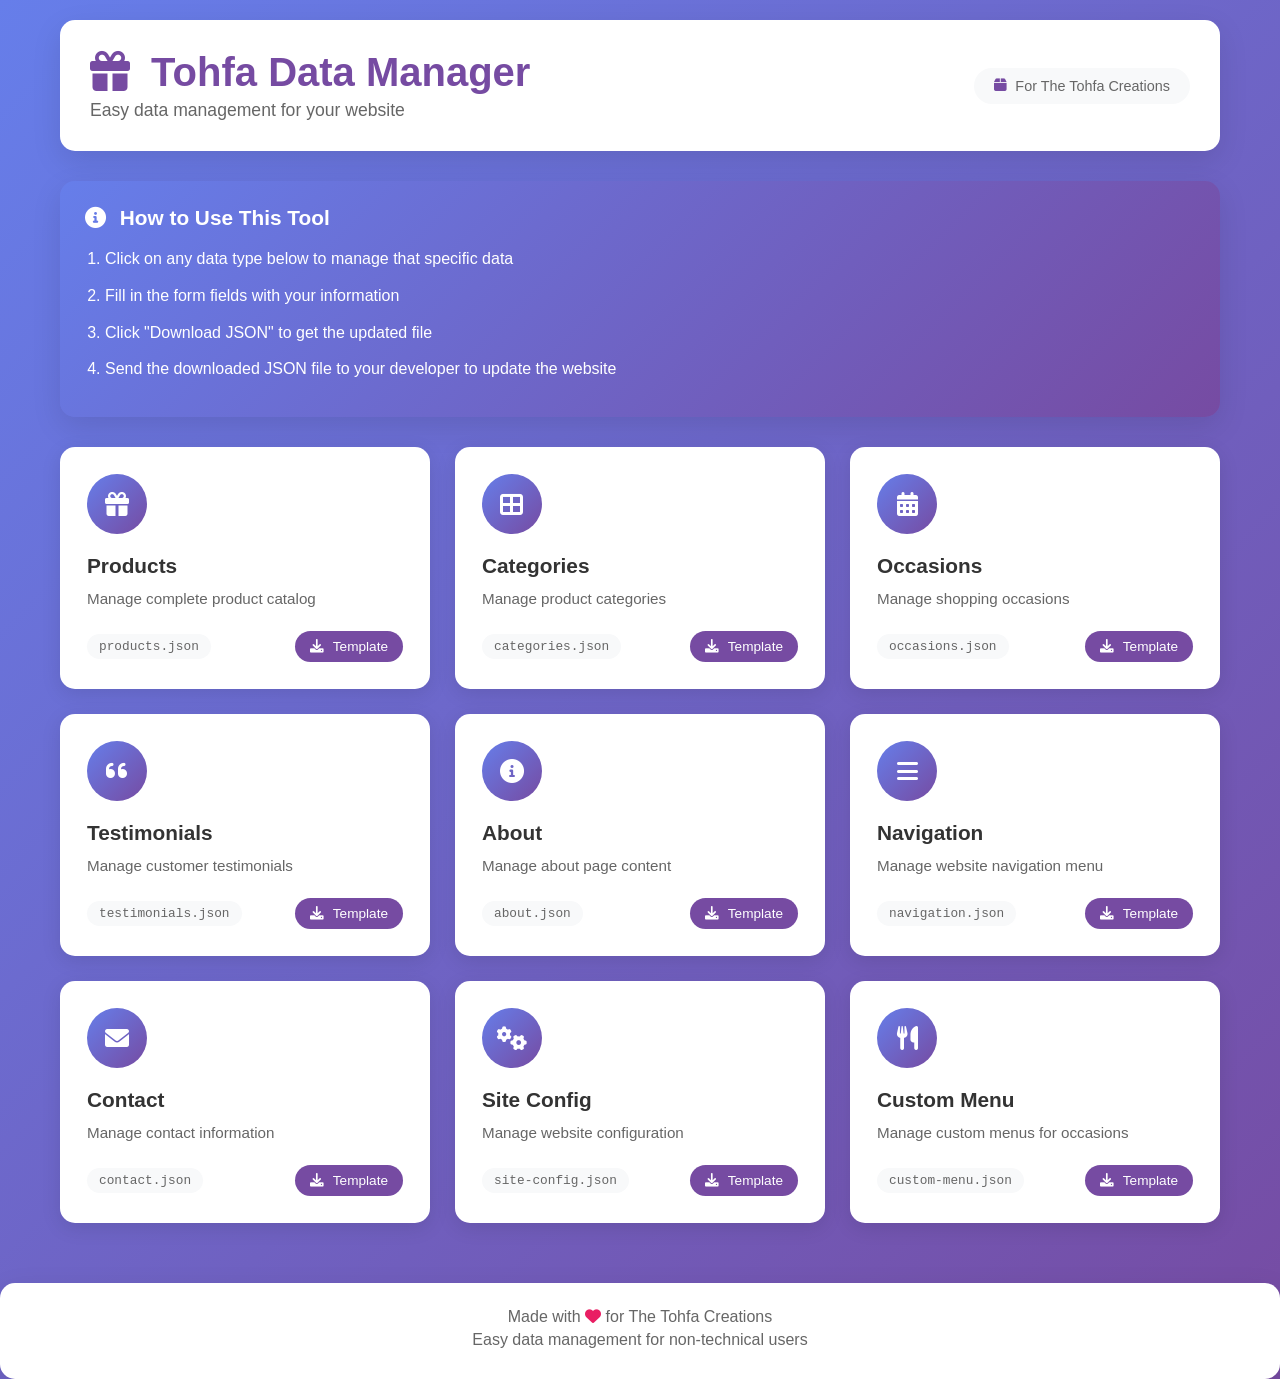
==== index.html @ d3e8b4ba "Add form-based data manager for easier data entry" ====
<!DOCTYPE html>
<html lang="en">
<head>
    <meta charset="UTF-8">
    <meta name="viewport" content="width=device-width, initial-scale=1.0">
    <title>Tohfa Data Manager</title>
    <link rel="stylesheet" href="style.css">
    <link href="https://cdnjs.cloudflare.com/ajax/libs/font-awesome/6.0.0/css/all.min.css" rel="stylesheet">
</head>
<body>
    <div class="container">
        <!-- Header -->
        <header class="header">
            <div class="header-content">
                <div>
                    <h1><i class="fas fa-gift"></i> Tohfa Data Manager</h1>
                    <p>Easy data management for your website</p>
                </div>
                <div class="header-badge">
                    <i class="fas fa-box"></i>
                    <span>For The Tohfa Creations</span>
                </div>
            </div>
        </header>

        <!-- Instructions -->
        <div class="instructions">
            <h2><i class="fas fa-info-circle"></i> How to Use This Tool</h2>
            <ol>
                <li>Click on any data type below to manage that specific data</li>
                <li>Fill in the form fields with your information</li>
                <li>Click "Download JSON" to get the updated file</li>
                <li>Send the downloaded JSON file to your developer to update the website</li>
            </ol>
        </div>

        <!-- Data Types Grid -->
        <div class="data-grid" id="dataGrid">
            <div class="data-card" onclick="openFormManager('products')">
                <div class="card-icon">
                    <i class="fas fa-gift"></i>
                </div>
                <div class="card-content">
                    <h3>Products</h3>
                    <p>Manage complete product catalog</p>
                    <div class="card-footer">
                        <span class="filename">products.json</span>
                        <button class="template-btn" onclick="event.stopPropagation(); downloadTemplate('products')">
                            <i class="fas fa-download"></i> Template
                        </button>
                    </div>
                </div>
            </div>

            <div class="data-card" onclick="openFormManager('categories')">
                <div class="card-icon">
                    <i class="fas fa-th-large"></i>
                </div>
                <div class="card-content">
                    <h3>Categories</h3>
                    <p>Manage product categories</p>
                    <div class="card-footer">
                        <span class="filename">categories.json</span>
                        <button class="template-btn" onclick="event.stopPropagation(); downloadTemplate('categories')">
                            <i class="fas fa-download"></i> Template
                        </button>
                    </div>
                </div>
            </div>

            <div class="data-card" onclick="openFormManager('occasions')">
                <div class="card-icon">
                    <i class="fas fa-calendar-alt"></i>
                </div>
                <div class="card-content">
                    <h3>Occasions</h3>
                    <p>Manage shopping occasions</p>
                    <div class="card-footer">
                        <span class="filename">occasions.json</span>
                        <button class="template-btn" onclick="event.stopPropagation(); downloadTemplate('occasions')">
                            <i class="fas fa-download"></i> Template
                        </button>
                    </div>
                </div>
            </div>

            <div class="data-card" onclick="openFormManager('testimonials')">
                <div class="card-icon">
                    <i class="fas fa-quote-left"></i>
                </div>
                <div class="card-content">
                    <h3>Testimonials</h3>
                    <p>Manage customer testimonials</p>
                    <div class="card-footer">
                        <span class="filename">testimonials.json</span>
                        <button class="template-btn" onclick="event.stopPropagation(); downloadTemplate('testimonials')">
                            <i class="fas fa-download"></i> Template
                        </button>
                    </div>
                </div>
            </div>

            <div class="data-card" onclick="openFormManager('about')">
                <div class="card-icon">
                    <i class="fas fa-info-circle"></i>
                </div>
                <div class="card-content">
                    <h3>About</h3>
                    <p>Manage about page content</p>
                    <div class="card-footer">
                        <span class="filename">about.json</span>
                        <button class="template-btn" onclick="event.stopPropagation(); downloadTemplate('about')">
                            <i class="fas fa-download"></i> Template
                        </button>
                    </div>
                </div>
            </div>

            <div class="data-card" onclick="openManager('navigation')">
                <div class="card-icon">
                    <i class="fas fa-bars"></i>
                </div>
                <div class="card-content">
                    <h3>Navigation</h3>
                    <p>Manage website navigation menu</p>
                    <div class="card-footer">
                        <span class="filename">navigation.json</span>
                        <button class="template-btn" onclick="event.stopPropagation(); downloadTemplate('navigation')">
                            <i class="fas fa-download"></i> Template
                        </button>
                    </div>
                </div>
            </div>

            <div class="data-card" onclick="openManager('contact')">
                <div class="card-icon">
                    <i class="fas fa-envelope"></i>
                </div>
                <div class="card-content">
                    <h3>Contact</h3>
                    <p>Manage contact information</p>
                    <div class="card-footer">
                        <span class="filename">contact.json</span>
                        <button class="template-btn" onclick="event.stopPropagation(); downloadTemplate('contact')">
                            <i class="fas fa-download"></i> Template
                        </button>
                    </div>
                </div>
            </div>

            <div class="data-card" onclick="openManager('site-config')">
                <div class="card-icon">
                    <i class="fas fa-cogs"></i>
                </div>
                <div class="card-content">
                    <h3>Site Config</h3>
                    <p>Manage website configuration</p>
                    <div class="card-footer">
                        <span class="filename">site-config.json</span>
                        <button class="template-btn" onclick="event.stopPropagation(); downloadTemplate('site-config')">
                            <i class="fas fa-download"></i> Template
                        </button>
                    </div>
                </div>
            </div>

            <div class="data-card" onclick="openManager('custom-menu')">
                <div class="card-icon">
                    <i class="fas fa-utensils"></i>
                </div>
                <div class="card-content">
                    <h3>Custom Menu</h3>
                    <p>Manage custom menus for occasions</p>
                    <div class="card-footer">
                        <span class="filename">custom-menu.json</span>
                        <button class="template-btn" onclick="event.stopPropagation(); downloadTemplate('custom-menu')">
                            <i class="fas fa-download"></i> Template
                        </button>
                    </div>
                </div>
            </div>
        </div>

        <!-- Manager Section -->
        <div class="manager-section" id="managerSection" style="display: none;">
            <button class="back-btn" onclick="closeManager()">
                <i class="fas fa-arrow-left"></i> Back to Data Types
            </button>
            <div id="managerContent"></div>
        </div>

        <!-- Form-based Manager Section -->
        <div class="form-manager-section" id="formManagerSection" style="display: none;">
            <button class="back-btn" onclick="closeFormManager()">
                <i class="fas fa-arrow-left"></i> Back to Data Types
            </button>
            
            <div class="form-header">
                <h2 id="formManagerTitle">Manage Data</h2>
                <p id="formManagerDescription">Fill in the form fields below</p>
            </div>

            <div class="form-container" id="formContainer">
                <!-- Form fields will be dynamically generated here -->
            </div>

            <div class="form-actions">
                <button class="btn btn-primary" onclick="generateJSONFromForm()">
                    <i class="fas fa-magic"></i> Generate JSON
                </button>
                <button class="btn btn-secondary" onclick="resetForm()">
                    <i class="fas fa-undo"></i> Reset Form
                </button>
                <button class="btn btn-success" onclick="downloadGeneratedJSON()">
                    <i class="fas fa-download"></i> Download JSON
                </button>
            </div>

            <!-- JSON Output Section -->
            <div class="json-output-section" id="jsonOutputSection" style="display: none;">
                <div class="json-header">
                    <h3>Generated JSON</h3>
                    <div class="json-actions">
                        <button class="btn btn-sm" onclick="validateAndFormatJSON()">
                            <i class="fas fa-check"></i> Validate & Format
                        </button>
                        <button class="btn btn-sm" onclick="resetJSONEditor()">
                            <i class="fas fa-undo"></i> Reset to Template
                        </button>
                        <button class="btn btn-sm" onclick="downloadJSONFromEditor()">
                            <i class="fas fa-download"></i> Download JSON
                        </button>
                    </div>
                </div>
                <textarea id="jsonOutput" class="json-output" placeholder="Generated JSON will appear here..."></textarea>
            </div>
        </div>
    </div>

    <!-- Footer -->
    <footer class="footer">
        <div class="footer-content">
            <p>Made with <i class="fas fa-heart" style="color: #e91e63;"></i> for The Tohfa Creations</p>
            <p>Easy data management for non-technical users</p>
        </div>
    </footer>

    <script src="script.js"></script>
</body>
</html>
---- style.css ----
* {
    margin: 0;
    padding: 0;
    box-sizing: border-box;
}

body {
    font-family: 'Segoe UI', Tahoma, Geneva, Verdana, sans-serif;
    background: linear-gradient(135deg, #667eea 0%, #764ba2 100%);
    min-height: 100vh;
    color: #333;
}

.container {
    max-width: 1200px;
    margin: 0 auto;
    padding: 20px;
}

/* Form Manager Styles */
.form-manager-section {
    background: white;
    border-radius: 15px;
    padding: 30px;
    margin-bottom: 30px;
    box-shadow: 0 10px 30px rgba(0,0,0,0.1);
}

.form-header {
    text-align: center;
    margin-bottom: 30px;
}

.form-header h2 {
    color: #764ba2;
    font-size: 2rem;
    margin-bottom: 10px;
}

.form-header p {
    color: #666;
    font-size: 1.1rem;
}

.form-container {
    margin-bottom: 30px;
}

.form-group {
    margin-bottom: 20px;
}

.form-group label {
    display: block;
    margin-bottom: 8px;
    font-weight: 600;
    color: #333;
}

.form-group input,
.form-group textarea,
.form-group select {
    width: 100%;
    padding: 12px;
    border: 2px solid #e1e5e9;
    border-radius: 8px;
    font-size: 1rem;
    transition: border-color 0.3s;
}

.form-group input:focus,
.form-group textarea:focus,
.form-group select:focus {
    outline: none;
    border-color: #667eea;
}

.form-group textarea {
    min-height: 100px;
    resize: vertical;
}

.form-actions {
    display: flex;
    gap: 15px;
    justify-content: center;
    margin-bottom: 30px;
}

.btn {
    padding: 12px 24px;
    border: none;
    border-radius: 8px;
    font-size: 1rem;
    font-weight: 600;
    cursor: pointer;
    transition: all 0.3s;
    display: inline-flex;
    align-items: center;
    gap: 8px;
}

.btn-primary {
    background: #667eea;
    color: white;
}

.btn-primary:hover {
    background: #5a67d8;
}

.btn-secondary {
    background: #6c757d;
    color: white;
}

.btn-secondary:hover {
    background: #5a6268;
}

.btn-success {
    background: #28a745;
    color: white;
}

.btn-success:hover {
    background: #218838;
}

.btn-sm {
    padding: 8px 16px;
    font-size: 0.9rem;
}

.json-output-section {
    margin-top: 30px;
}

.json-header {
    display: flex;
    justify-content: space-between;
    align-items: center;
    margin-bottom: 15px;
}

.json-header h3 {
    color: #333;
    margin: 0;
}

.json-actions {
    display: flex;
    gap: 10px;
}

.json-output {
    width: 100%;
    min-height: 300px;
    padding: 15px;
    border: 2px solid #e1e5e9;
    border-radius: 8px;
    font-family: 'Courier New', monospace;
    font-size: 0.9rem;
    background: #f8f9fa;
    resize: vertical;
}

.array-item {
    background: #f8f9fa;
    border: 1px solid #e1e5e9;
    border-radius: 8px;
    padding: 20px;
    margin-bottom: 15px;
    position: relative;
}

.array-item-header {
    display: flex;
    justify-content: space-between;
    align-items: center;
    margin-bottom: 15px;
}

.array-item-title {
    font-weight: 600;
    color: #333;
}

.remove-item-btn {
    background: #dc3545;
    color: white;
    border: none;
    padding: 5px 10px;
    border-radius: 5px;
    cursor: pointer;
    font-size: 0.8rem;
}

.add-item-btn {
    background: #28a745;
    color: white;
    border: none;
    padding: 10px 20px;
    border-radius: 8px;
    cursor: pointer;
    margin-top: 15px;
}

.add-item-btn:hover {
    background: #218838;
}

/* Header */
.header {
    background: white;
    border-radius: 15px;
    padding: 30px;
    margin-bottom: 30px;
    box-shadow: 0 10px 30px rgba(0,0,0,0.1);
}

.header-content {
    display: flex;
    justify-content: space-between;
    align-items: center;
}

.header h1 {
    color: #764ba2;
    font-size: 2.5rem;
    margin-bottom: 5px;
}

.header h1 i {
    margin-right: 10px;
}

.header p {
    color: #666;
    font-size: 1.1rem;
}

.header-badge {
    display: flex;
    align-items: center;
    background: #f8f9fa;
    padding: 10px 20px;
    border-radius: 25px;
    color: #666;
    font-size: 0.9rem;
}

.header-badge i {
    margin-right: 8px;
    color: #764ba2;
}

/* Instructions */
.instructions {
    background: linear-gradient(135deg, #667eea 0%, #764ba2 100%);
    color: white;
    padding: 25px;
    border-radius: 15px;
    margin-bottom: 30px;
    box-shadow: 0 10px 30px rgba(0,0,0,0.1);
}

.instructions h2 {
    margin-bottom: 15px;
    font-size: 1.3rem;
}

.instructions h2 i {
    margin-right: 8px;
}

.instructions ol {
    margin-left: 20px;
    line-height: 1.8;
}

.instructions li {
    margin-bottom: 8px;
}

/* Data Grid */
.data-grid {
    display: grid;
    grid-template-columns: repeat(auto-fit, minmax(350px, 1fr));
    gap: 25px;
    margin-bottom: 40px;
}

.data-card {
    background: white;
    border-radius: 15px;
    padding: 25px;
    cursor: pointer;
    transition: all 0.3s ease;
    box-shadow: 0 5px 20px rgba(0,0,0,0.1);
    border: 2px solid transparent;
}

.data-card:hover {
    transform: translateY(-5px);
    box-shadow: 0 15px 40px rgba(0,0,0,0.15);
    border-color: #764ba2;
}

.card-icon {
    width: 60px;
    height: 60px;
    background: linear-gradient(135deg, #667eea 0%, #764ba2 100%);
    border-radius: 50%;
    display: flex;
    align-items: center;
    justify-content: center;
    margin-bottom: 20px;
}

.card-icon i {
    color: white;
    font-size: 1.5rem;
}

.card-content h3 {
    color: #333;
    font-size: 1.3rem;
    margin-bottom: 10px;
}

.card-content p {
    color: #666;
    line-height: 1.5;
    margin-bottom: 20px;
    font-size: 0.95rem;
}

.card-footer {
    display: flex;
    justify-content: space-between;
    align-items: center;
}

.filename {
    background: #f8f9fa;
    padding: 5px 12px;
    border-radius: 15px;
    font-size: 0.8rem;
    color: #666;
    font-family: monospace;
}

.template-btn {
    background: #764ba2;
    color: white;
    border: none;
    padding: 8px 15px;
    border-radius: 20px;
    cursor: pointer;
    font-size: 0.85rem;
    transition: background 0.3s ease;
}

.template-btn:hover {
    background: #5a3785;
}

.template-btn i {
    margin-right: 5px;
}

/* Manager Section */
.manager-section {
    background: white;
    border-radius: 15px;
    padding: 30px;
    margin-bottom: 30px;
    box-shadow: 0 10px 30px rgba(0,0,0,0.1);
}

.back-btn {
    background: #6c757d;
    color: white;
    border: none;
    padding: 12px 25px;
    border-radius: 25px;
    cursor: pointer;
    font-size: 1rem;
    margin-bottom: 25px;
    transition: background 0.3s ease;
}

.back-btn:hover {
    background: #5a6268;
}

.back-btn i {
    margin-right: 8px;
}

/* Form Styles */
.form-group {
    margin-bottom: 20px;
}

.form-group label {
    display: block;
    margin-bottom: 5px;
    font-weight: 600;
    color: #333;
}

.form-group input,
.form-group textarea,
.form-group select {
    width: 100%;
    padding: 12px;
    border: 2px solid #e9ecef;
    border-radius: 8px;
    font-size: 1rem;
    transition: border-color 0.3s ease;
}

.form-group input:focus,
.form-group textarea:focus,
.form-group select:focus {
    outline: none;
    border-color: #764ba2;
}

.form-group textarea {
    resize: vertical;
    min-height: 100px;
}

.btn {
    background: linear-gradient(135deg, #667eea 0%, #764ba2 100%);
    color: white;
    border: none;
    padding: 12px 25px;
    border-radius: 25px;
    cursor: pointer;
    font-size: 1rem;
    transition: all 0.3s ease;
    margin-right: 10px;
    margin-bottom: 10px;
}

.btn:hover {
    transform: translateY(-2px);
    box-shadow: 0 5px 15px rgba(0,0,0,0.2);
}

.btn-secondary {
    background: #6c757d;
}

.btn-danger {
    background: #dc3545;
}

.btn-success {
    background: #28a745;
}

/* Product List */
.product-list {
    margin-top: 30px;
}

.product-item {
    background: #f8f9fa;
    border: 1px solid #e9ecef;
    border-radius: 10px;
    padding: 20px;
    margin-bottom: 15px;
}

.product-item h4 {
    color: #333;
    margin-bottom: 10px;
}

.product-item p {
    color: #666;
    margin-bottom: 10px;
}

.product-meta {
    display: flex;
    gap: 15px;
    font-size: 0.9rem;
    color: #666;
}

.product-actions {
    margin-top: 15px;
}

/* Custom Menu Styles */
.menu-preview {
    background: #f8f9fa;
    border: 1px solid #e9ecef;
    border-radius: 10px;
    padding: 15px;
    margin: 15px 0;
}

.menu-item {
    background: white;
    border: 1px solid #e9ecef;
    border-radius: 8px;
    padding: 15px;
    margin-bottom: 10px;
    display: flex;
    justify-content: space-between;
    align-items: center;
}

/* Footer */
.footer {
    background: white;
    border-radius: 15px;
    padding: 25px;
    text-align: center;
    box-shadow: 0 10px 30px rgba(0,0,0,0.1);
}

.footer-content p {
    color: #666;
    margin-bottom: 5px;
}

/* Responsive */
@media (max-width: 768px) {
    .container {
        padding: 15px;
    }
    
    .header-content {
        flex-direction: column;
        text-align: center;
        gap: 15px;
    }
    
    .header h1 {
        font-size: 2rem;
    }
    
    .data-grid {
        grid-template-columns: 1fr;
        gap: 20px;
    }
    
    .card-footer {
        flex-direction: column;
        gap: 10px;
        align-items: flex-start;
    }
}

/* Utility Classes */
.text-center {
    text-align: center;
}

.mt-20 {
    margin-top: 20px;
}

.mb-20 {
    margin-bottom: 20px;
}

.hidden {
    display: none;
}

.show {
    display: block;
}
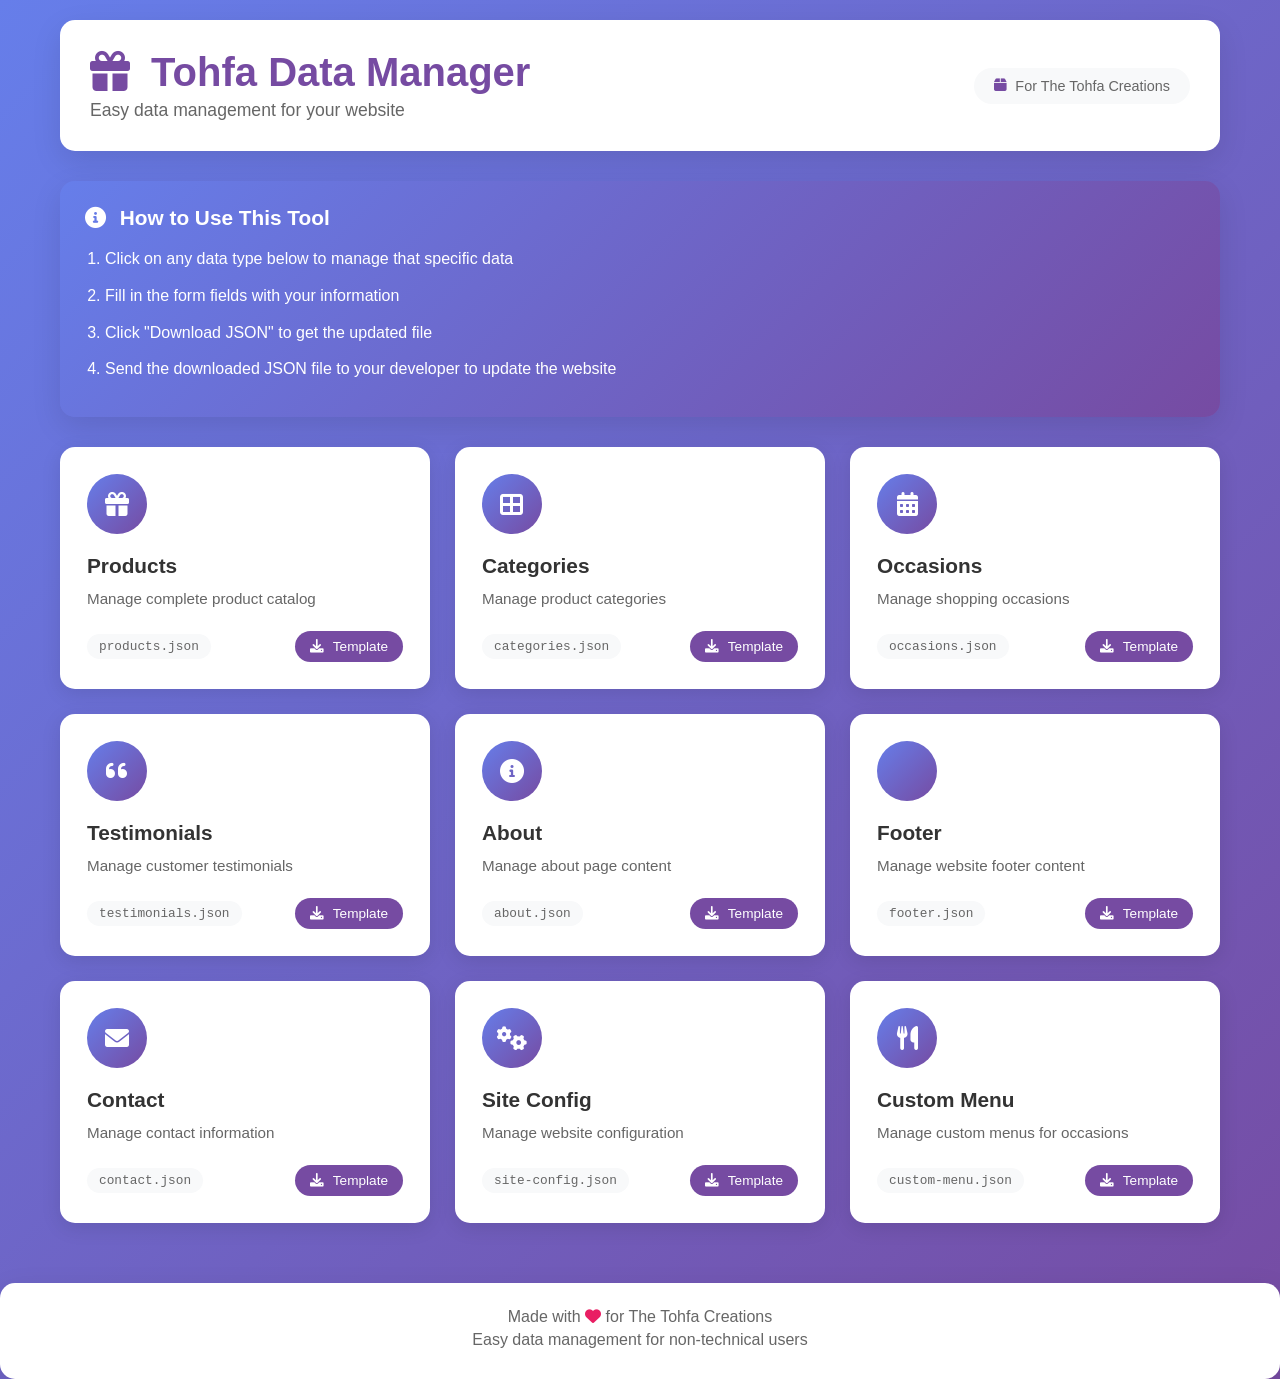
==== commit 87ea3ff5: "Replace navigation template with footer template - Updated HTML card from navigation to footer - Add" ====
--- a/index.html
+++ b/index.html
@@ -116,23 +116,23 @@
                 </div>
             </div>
 
-            <div class="data-card" onclick="openManager('navigation')">
-                <div class="card-icon">
-                    <i class="fas fa-bars"></i>
-                </div>
-                <div class="card-content">
-                    <h3>Navigation</h3>
-                    <p>Manage website navigation menu</p>
-                    <div class="card-footer">
-                        <span class="filename">navigation.json</span>
-                        <button class="template-btn" onclick="event.stopPropagation(); downloadTemplate('navigation')">
-                            <i class="fas fa-download"></i> Template
-                        </button>
-                    </div>
-                </div>
-            </div>
-
-            <div class="data-card" onclick="openManager('contact')">
+            <div class="data-card" onclick="openFormManager('footer')">
+                <div class="card-icon">
+                    <i class="fas fa-footer"></i>
+                </div>
+                <div class="card-content">
+                    <h3>Footer</h3>
+                    <p>Manage website footer content</p>
+                    <div class="card-footer">
+                        <span class="filename">footer.json</span>
+                        <button class="template-btn" onclick="event.stopPropagation(); downloadTemplate('footer')">
+                            <i class="fas fa-download"></i> Template
+                        </button>
+                    </div>
+                </div>
+            </div>
+
+            <div class="data-card" onclick="openFormManager('contact')">
                 <div class="card-icon">
                     <i class="fas fa-envelope"></i>
                 </div>
@@ -148,7 +148,7 @@
                 </div>
             </div>
 
-            <div class="data-card" onclick="openManager('site-config')">
+            <div class="data-card" onclick="openFormManager('site-config')">
                 <div class="card-icon">
                     <i class="fas fa-cogs"></i>
                 </div>
@@ -164,7 +164,7 @@
                 </div>
             </div>
 
-            <div class="data-card" onclick="openManager('custom-menu')">
+            <div class="data-card" onclick="openFormManager('custom-menu')">
                 <div class="card-icon">
                     <i class="fas fa-utensils"></i>
                 </div>
--- a/style.css
+++ b/style.css
@@ -55,6 +55,13 @@
     margin-bottom: 8px;
     font-weight: 600;
     color: #333;
+}
+
+.field-example {
+    font-weight: normal;
+    color: #667eea;
+    font-size: 0.9rem;
+    margin-left: 5px;
 }
 
 .form-group input,
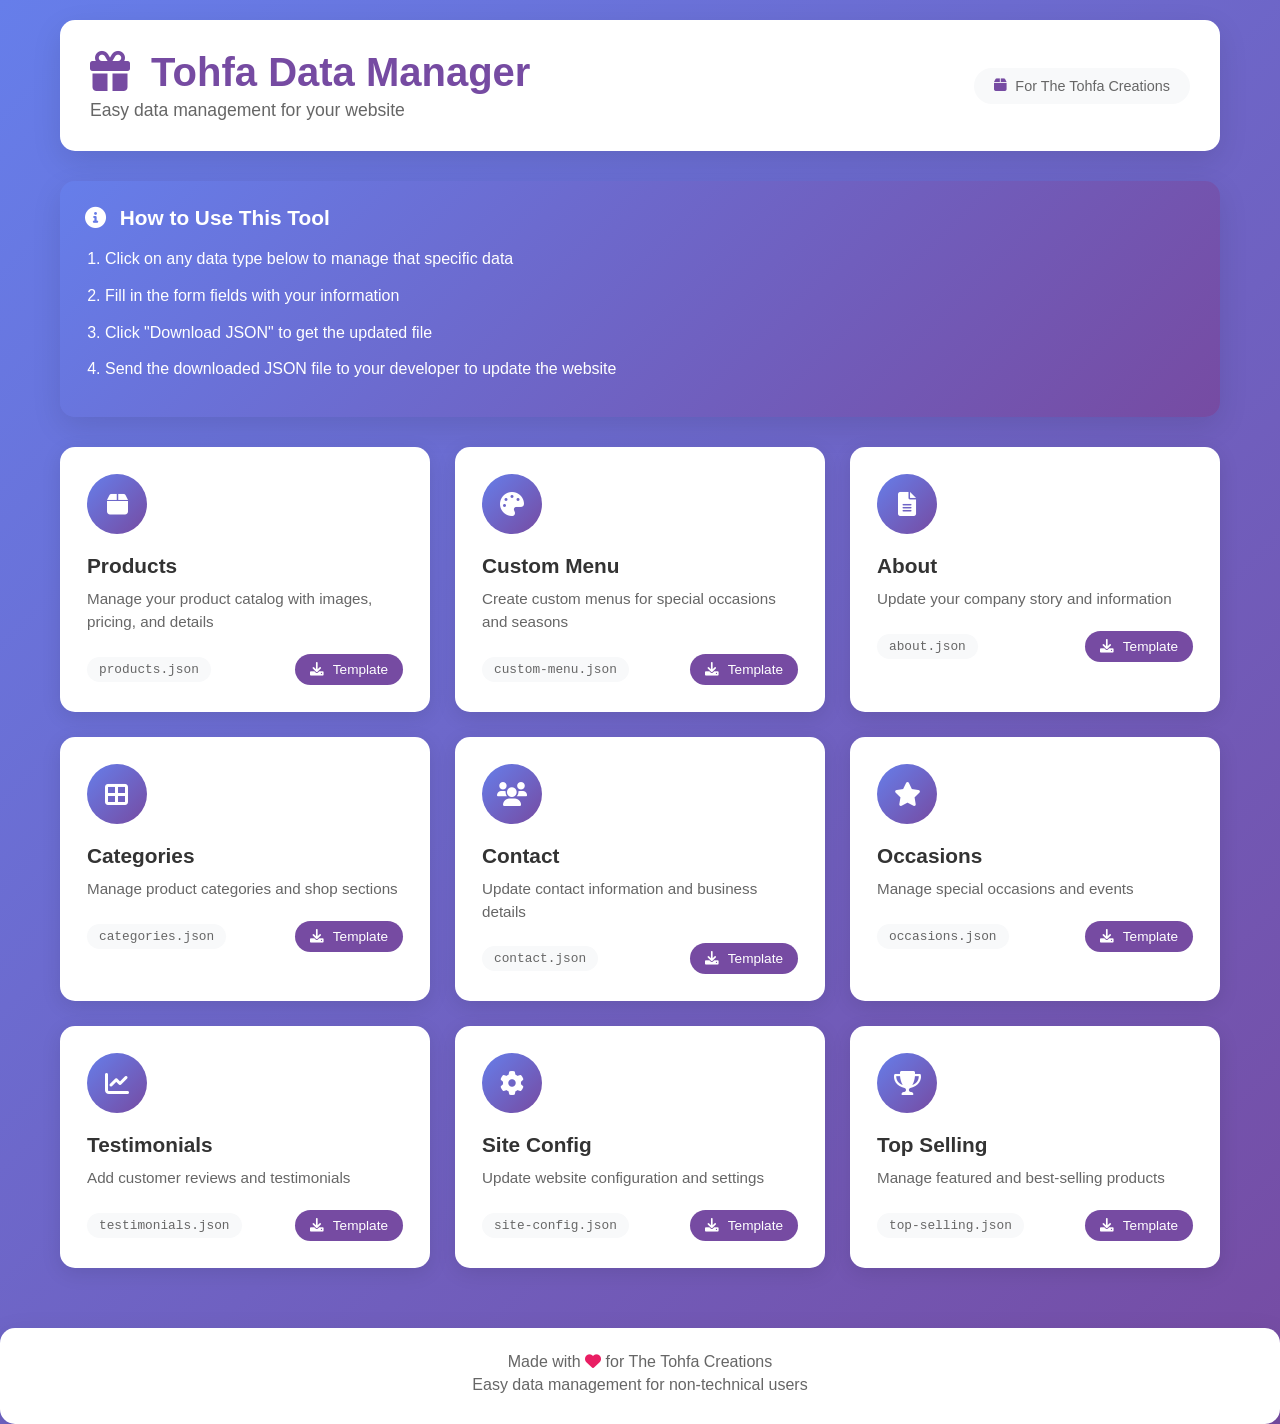
==== commit 72affb56: "Update size format to dimensional notation - Changed Size ID and Name from 'small'/'Small' to '(6 x " ====
--- a/index.html
+++ b/index.html
@@ -36,13 +36,13 @@
 
         <!-- Data Types Grid -->
         <div class="data-grid" id="dataGrid">
-            <div class="data-card" onclick="openFormManager('products')">
-                <div class="card-icon">
-                    <i class="fas fa-gift"></i>
+            <div class="data-card" onclick="openManager('products')">
+                <div class="card-icon">
+                    <i class="fas fa-box"></i>
                 </div>
                 <div class="card-content">
                     <h3>Products</h3>
-                    <p>Manage complete product catalog</p>
+                    <p>Manage your product catalog with images, pricing, and details</p>
                     <div class="card-footer">
                         <span class="filename">products.json</span>
                         <button class="template-btn" onclick="event.stopPropagation(); downloadTemplate('products')">
@@ -52,13 +52,45 @@
                 </div>
             </div>
 
-            <div class="data-card" onclick="openFormManager('categories')">
+            <div class="data-card" onclick="openManager('custom-menu')">
+                <div class="card-icon">
+                    <i class="fas fa-palette"></i>
+                </div>
+                <div class="card-content">
+                    <h3>Custom Menu</h3>
+                    <p>Create custom menus for special occasions and seasons</p>
+                    <div class="card-footer">
+                        <span class="filename">custom-menu.json</span>
+                        <button class="template-btn" onclick="event.stopPropagation(); downloadTemplate('custom-menu')">
+                            <i class="fas fa-download"></i> Template
+                        </button>
+                    </div>
+                </div>
+            </div>
+
+            <div class="data-card" onclick="openManager('about')">
+                <div class="card-icon">
+                    <i class="fas fa-file-alt"></i>
+                </div>
+                <div class="card-content">
+                    <h3>About</h3>
+                    <p>Update your company story and information</p>
+                    <div class="card-footer">
+                        <span class="filename">about.json</span>
+                        <button class="template-btn" onclick="event.stopPropagation(); downloadTemplate('about')">
+                            <i class="fas fa-download"></i> Template
+                        </button>
+                    </div>
+                </div>
+            </div>
+
+            <div class="data-card" onclick="openManager('categories')">
                 <div class="card-icon">
                     <i class="fas fa-th-large"></i>
                 </div>
                 <div class="card-content">
                     <h3>Categories</h3>
-                    <p>Manage product categories</p>
+                    <p>Manage product categories and shop sections</p>
                     <div class="card-footer">
                         <span class="filename">categories.json</span>
                         <button class="template-btn" onclick="event.stopPropagation(); downloadTemplate('categories')">
@@ -68,13 +100,29 @@
                 </div>
             </div>
 
-            <div class="data-card" onclick="openFormManager('occasions')">
-                <div class="card-icon">
-                    <i class="fas fa-calendar-alt"></i>
+            <div class="data-card" onclick="openManager('contact')">
+                <div class="card-icon">
+                    <i class="fas fa-users"></i>
+                </div>
+                <div class="card-content">
+                    <h3>Contact</h3>
+                    <p>Update contact information and business details</p>
+                    <div class="card-footer">
+                        <span class="filename">contact.json</span>
+                        <button class="template-btn" onclick="event.stopPropagation(); downloadTemplate('contact')">
+                            <i class="fas fa-download"></i> Template
+                        </button>
+                    </div>
+                </div>
+            </div>
+
+            <div class="data-card" onclick="openManager('occasions')">
+                <div class="card-icon">
+                    <i class="fas fa-star"></i>
                 </div>
                 <div class="card-content">
                     <h3>Occasions</h3>
-                    <p>Manage shopping occasions</p>
+                    <p>Manage special occasions and events</p>
                     <div class="card-footer">
                         <span class="filename">occasions.json</span>
                         <button class="template-btn" onclick="event.stopPropagation(); downloadTemplate('occasions')">
@@ -84,13 +132,13 @@
                 </div>
             </div>
 
-            <div class="data-card" onclick="openFormManager('testimonials')">
-                <div class="card-icon">
-                    <i class="fas fa-quote-left"></i>
+            <div class="data-card" onclick="openManager('testimonials')">
+                <div class="card-icon">
+                    <i class="fas fa-chart-line"></i>
                 </div>
                 <div class="card-content">
                     <h3>Testimonials</h3>
-                    <p>Manage customer testimonials</p>
+                    <p>Add customer reviews and testimonials</p>
                     <div class="card-footer">
                         <span class="filename">testimonials.json</span>
                         <button class="template-btn" onclick="event.stopPropagation(); downloadTemplate('testimonials')">
@@ -100,61 +148,13 @@
                 </div>
             </div>
 
-            <div class="data-card" onclick="openFormManager('about')">
-                <div class="card-icon">
-                    <i class="fas fa-info-circle"></i>
-                </div>
-                <div class="card-content">
-                    <h3>About</h3>
-                    <p>Manage about page content</p>
-                    <div class="card-footer">
-                        <span class="filename">about.json</span>
-                        <button class="template-btn" onclick="event.stopPropagation(); downloadTemplate('about')">
-                            <i class="fas fa-download"></i> Template
-                        </button>
-                    </div>
-                </div>
-            </div>
-
-            <div class="data-card" onclick="openFormManager('footer')">
-                <div class="card-icon">
-                    <i class="fas fa-footer"></i>
-                </div>
-                <div class="card-content">
-                    <h3>Footer</h3>
-                    <p>Manage website footer content</p>
-                    <div class="card-footer">
-                        <span class="filename">footer.json</span>
-                        <button class="template-btn" onclick="event.stopPropagation(); downloadTemplate('footer')">
-                            <i class="fas fa-download"></i> Template
-                        </button>
-                    </div>
-                </div>
-            </div>
-
-            <div class="data-card" onclick="openFormManager('contact')">
-                <div class="card-icon">
-                    <i class="fas fa-envelope"></i>
-                </div>
-                <div class="card-content">
-                    <h3>Contact</h3>
-                    <p>Manage contact information</p>
-                    <div class="card-footer">
-                        <span class="filename">contact.json</span>
-                        <button class="template-btn" onclick="event.stopPropagation(); downloadTemplate('contact')">
-                            <i class="fas fa-download"></i> Template
-                        </button>
-                    </div>
-                </div>
-            </div>
-
-            <div class="data-card" onclick="openFormManager('site-config')">
-                <div class="card-icon">
-                    <i class="fas fa-cogs"></i>
+            <div class="data-card" onclick="openManager('site-config')">
+                <div class="card-icon">
+                    <i class="fas fa-cog"></i>
                 </div>
                 <div class="card-content">
                     <h3>Site Config</h3>
-                    <p>Manage website configuration</p>
+                    <p>Update website configuration and settings</p>
                     <div class="card-footer">
                         <span class="filename">site-config.json</span>
                         <button class="template-btn" onclick="event.stopPropagation(); downloadTemplate('site-config')">
@@ -164,16 +164,16 @@
                 </div>
             </div>
 
-            <div class="data-card" onclick="openFormManager('custom-menu')">
-                <div class="card-icon">
-                    <i class="fas fa-utensils"></i>
-                </div>
-                <div class="card-content">
-                    <h3>Custom Menu</h3>
-                    <p>Manage custom menus for occasions</p>
-                    <div class="card-footer">
-                        <span class="filename">custom-menu.json</span>
-                        <button class="template-btn" onclick="event.stopPropagation(); downloadTemplate('custom-menu')">
+            <div class="data-card" onclick="openManager('top-selling')">
+                <div class="card-icon">
+                    <i class="fas fa-trophy"></i>
+                </div>
+                <div class="card-content">
+                    <h3>Top Selling</h3>
+                    <p>Manage featured and best-selling products</p>
+                    <div class="card-footer">
+                        <span class="filename">top-selling.json</span>
+                        <button class="template-btn" onclick="event.stopPropagation(); downloadTemplate('top-selling')">
                             <i class="fas fa-download"></i> Template
                         </button>
                     </div>
@@ -188,53 +188,6 @@
             </button>
             <div id="managerContent"></div>
         </div>
-
-        <!-- Form-based Manager Section -->
-        <div class="form-manager-section" id="formManagerSection" style="display: none;">
-            <button class="back-btn" onclick="closeFormManager()">
-                <i class="fas fa-arrow-left"></i> Back to Data Types
-            </button>
-            
-            <div class="form-header">
-                <h2 id="formManagerTitle">Manage Data</h2>
-                <p id="formManagerDescription">Fill in the form fields below</p>
-            </div>
-
-            <div class="form-container" id="formContainer">
-                <!-- Form fields will be dynamically generated here -->
-            </div>
-
-            <div class="form-actions">
-                <button class="btn btn-primary" onclick="generateJSONFromForm()">
-                    <i class="fas fa-magic"></i> Generate JSON
-                </button>
-                <button class="btn btn-secondary" onclick="resetForm()">
-                    <i class="fas fa-undo"></i> Reset Form
-                </button>
-                <button class="btn btn-success" onclick="downloadGeneratedJSON()">
-                    <i class="fas fa-download"></i> Download JSON
-                </button>
-            </div>
-
-            <!-- JSON Output Section -->
-            <div class="json-output-section" id="jsonOutputSection" style="display: none;">
-                <div class="json-header">
-                    <h3>Generated JSON</h3>
-                    <div class="json-actions">
-                        <button class="btn btn-sm" onclick="validateAndFormatJSON()">
-                            <i class="fas fa-check"></i> Validate & Format
-                        </button>
-                        <button class="btn btn-sm" onclick="resetJSONEditor()">
-                            <i class="fas fa-undo"></i> Reset to Template
-                        </button>
-                        <button class="btn btn-sm" onclick="downloadJSONFromEditor()">
-                            <i class="fas fa-download"></i> Download JSON
-                        </button>
-                    </div>
-                </div>
-                <textarea id="jsonOutput" class="json-output" placeholder="Generated JSON will appear here..."></textarea>
-            </div>
-        </div>
     </div>
 
     <!-- Footer -->
--- a/style.css
+++ b/style.css
@@ -587,3 +587,63 @@
 .show {
     display: block;
 }
+
+/* Size Fields Styling */
+.size-fields-row {
+    display: grid;
+    grid-template-columns: repeat(auto-fit, minmax(200px, 1fr));
+    gap: 15px;
+    margin-bottom: 15px;
+    padding: 15px;
+    background: #f8f9fa;
+    border-radius: 8px;
+    border: 1px solid #e9ecef;
+}
+
+.size-field {
+    margin-bottom: 10px;
+}
+
+.size-field label {
+    display: block;
+    margin-bottom: 5px;
+    font-weight: 600;
+    color: #495057;
+    font-size: 14px;
+}
+
+.size-field input,
+.size-field select {
+    width: 100%;
+    padding: 8px 12px;
+    border: 1px solid #ced4da;
+    border-radius: 6px;
+    font-size: 14px;
+    transition: border-color 0.15s ease-in-out, box-shadow 0.15s ease-in-out;
+}
+
+.size-field input:focus,
+.size-field select:focus {
+    border-color: #80bdff;
+    outline: 0;
+    box-shadow: 0 0 0 0.2rem rgba(0, 123, 255, 0.25);
+}
+
+.size-item {
+    background: #fff;
+    border: 1px solid #dee2e6;
+    border-radius: 8px;
+    margin-bottom: 15px;
+    padding: 20px;
+}
+
+.size-item .array-item-header {
+    background: linear-gradient(135deg, #667eea 0%, #764ba2 100%);
+    color: white;
+    padding: 10px 15px;
+    margin: -20px -20px 15px -20px;
+    border-radius: 8px 8px 0 0;
+    display: flex;
+    justify-content: space-between;
+    align-items: center;
+}
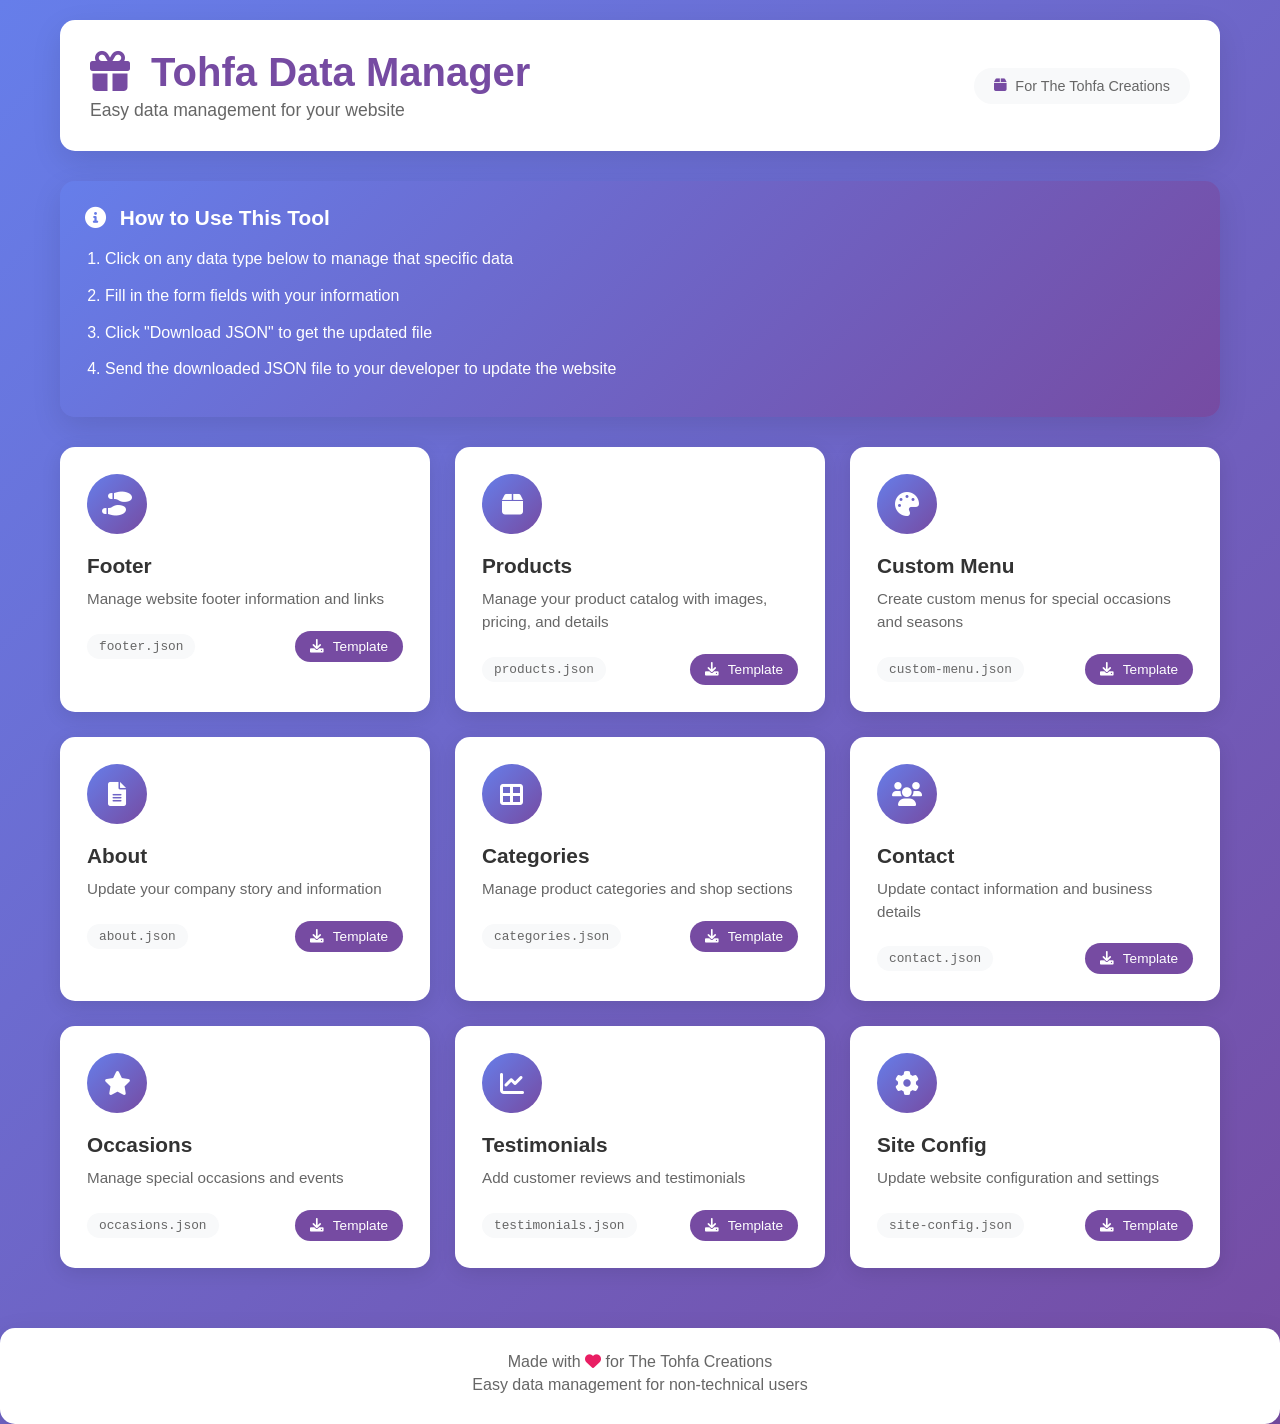
==== commit 6412e8c9: "COMPLETE 9 TEMPLATE SYSTEM - 100% READY FOR SISTER ✅ ALL 9 TEMPLATES NOW USE FORM INTERFACE: 1. Foot" ====
--- a/index.html
+++ b/index.html
@@ -36,7 +36,23 @@
 
         <!-- Data Types Grid -->
         <div class="data-grid" id="dataGrid">
-            <div class="data-card" onclick="openManager('products')">
+            <div class="data-card" onclick="openFormManager('footer')">
+                <div class="card-icon">
+                    <i class="fas fa-shoe-prints"></i>
+                </div>
+                <div class="card-content">
+                    <h3>Footer</h3>
+                    <p>Manage website footer information and links</p>
+                    <div class="card-footer">
+                        <span class="filename">footer.json</span>
+                        <button class="template-btn" onclick="event.stopPropagation(); downloadTemplate('footer')">
+                            <i class="fas fa-download"></i> Template
+                        </button>
+                    </div>
+                </div>
+            </div>
+
+            <div class="data-card" onclick="openFormManager('products')">
                 <div class="card-icon">
                     <i class="fas fa-box"></i>
                 </div>
@@ -52,7 +68,7 @@
                 </div>
             </div>
 
-            <div class="data-card" onclick="openManager('custom-menu')">
+            <div class="data-card" onclick="openFormManager('custom-menu')">
                 <div class="card-icon">
                     <i class="fas fa-palette"></i>
                 </div>
@@ -68,7 +84,7 @@
                 </div>
             </div>
 
-            <div class="data-card" onclick="openManager('about')">
+            <div class="data-card" onclick="openFormManager('about')">
                 <div class="card-icon">
                     <i class="fas fa-file-alt"></i>
                 </div>
@@ -84,7 +100,7 @@
                 </div>
             </div>
 
-            <div class="data-card" onclick="openManager('categories')">
+            <div class="data-card" onclick="openFormManager('categories')">
                 <div class="card-icon">
                     <i class="fas fa-th-large"></i>
                 </div>
@@ -100,7 +116,7 @@
                 </div>
             </div>
 
-            <div class="data-card" onclick="openManager('contact')">
+            <div class="data-card" onclick="openFormManager('contact')">
                 <div class="card-icon">
                     <i class="fas fa-users"></i>
                 </div>
@@ -116,7 +132,7 @@
                 </div>
             </div>
 
-            <div class="data-card" onclick="openManager('occasions')">
+            <div class="data-card" onclick="openFormManager('occasions')">
                 <div class="card-icon">
                     <i class="fas fa-star"></i>
                 </div>
@@ -132,7 +148,7 @@
                 </div>
             </div>
 
-            <div class="data-card" onclick="openManager('testimonials')">
+            <div class="data-card" onclick="openFormManager('testimonials')">
                 <div class="card-icon">
                     <i class="fas fa-chart-line"></i>
                 </div>
@@ -148,7 +164,7 @@
                 </div>
             </div>
 
-            <div class="data-card" onclick="openManager('site-config')">
+            <div class="data-card" onclick="openFormManager('site-config')">
                 <div class="card-icon">
                     <i class="fas fa-cog"></i>
                 </div>
@@ -164,21 +180,6 @@
                 </div>
             </div>
 
-            <div class="data-card" onclick="openManager('top-selling')">
-                <div class="card-icon">
-                    <i class="fas fa-trophy"></i>
-                </div>
-                <div class="card-content">
-                    <h3>Top Selling</h3>
-                    <p>Manage featured and best-selling products</p>
-                    <div class="card-footer">
-                        <span class="filename">top-selling.json</span>
-                        <button class="template-btn" onclick="event.stopPropagation(); downloadTemplate('top-selling')">
-                            <i class="fas fa-download"></i> Template
-                        </button>
-                    </div>
-                </div>
-            </div>
         </div>
 
         <!-- Manager Section -->
@@ -188,6 +189,53 @@
             </button>
             <div id="managerContent"></div>
         </div>
+
+        <!-- Form Manager Section -->
+        <div class="form-manager-section" id="formManagerSection" style="display: none;">
+            <button class="back-btn" onclick="closeFormManager()">
+                <i class="fas fa-arrow-left"></i> Back to Data Types
+            </button>
+            
+            <div class="form-header">
+                <h2 id="formManagerTitle">Form Manager</h2>
+                <p id="formManagerDescription">Fill in the form fields below</p>
+            </div>
+
+            <div class="form-container" id="formContainer">
+                <!-- Form fields will be dynamically generated here -->
+            </div>
+
+            <div class="form-actions">
+                <button class="btn btn-primary" onclick="generateJSONFromForm()">
+                    <i class="fas fa-magic"></i> Generate JSON
+                </button>
+                <button class="btn btn-secondary" onclick="resetForm()">
+                    <i class="fas fa-undo"></i> Reset Form
+                </button>
+                <button class="btn btn-success" onclick="downloadGeneratedJSON()">
+                    <i class="fas fa-download"></i> Download JSON
+                </button>
+            </div>
+
+            <!-- JSON Output Section -->
+            <div class="json-output-section" id="jsonOutputSection" style="display: none;">
+                <div class="json-header">
+                    <h3>Generated JSON</h3>
+                    <div class="json-actions">
+                        <button class="btn btn-sm" onclick="validateAndFormatJSON()">
+                            <i class="fas fa-check"></i> Validate & Format
+                        </button>
+                        <button class="btn btn-sm" onclick="resetJSONEditor()">
+                            <i class="fas fa-undo"></i> Reset to Template
+                        </button>
+                        <button class="btn btn-sm" onclick="downloadJSONFromEditor()">
+                            <i class="fas fa-download"></i> Download JSON
+                        </button>
+                    </div>
+                </div>
+                <textarea id="jsonOutput" class="json-output" placeholder="Generated JSON will appear here..."></textarea>
+            </div>
+        </div>
     </div>
 
     <!-- Footer -->
